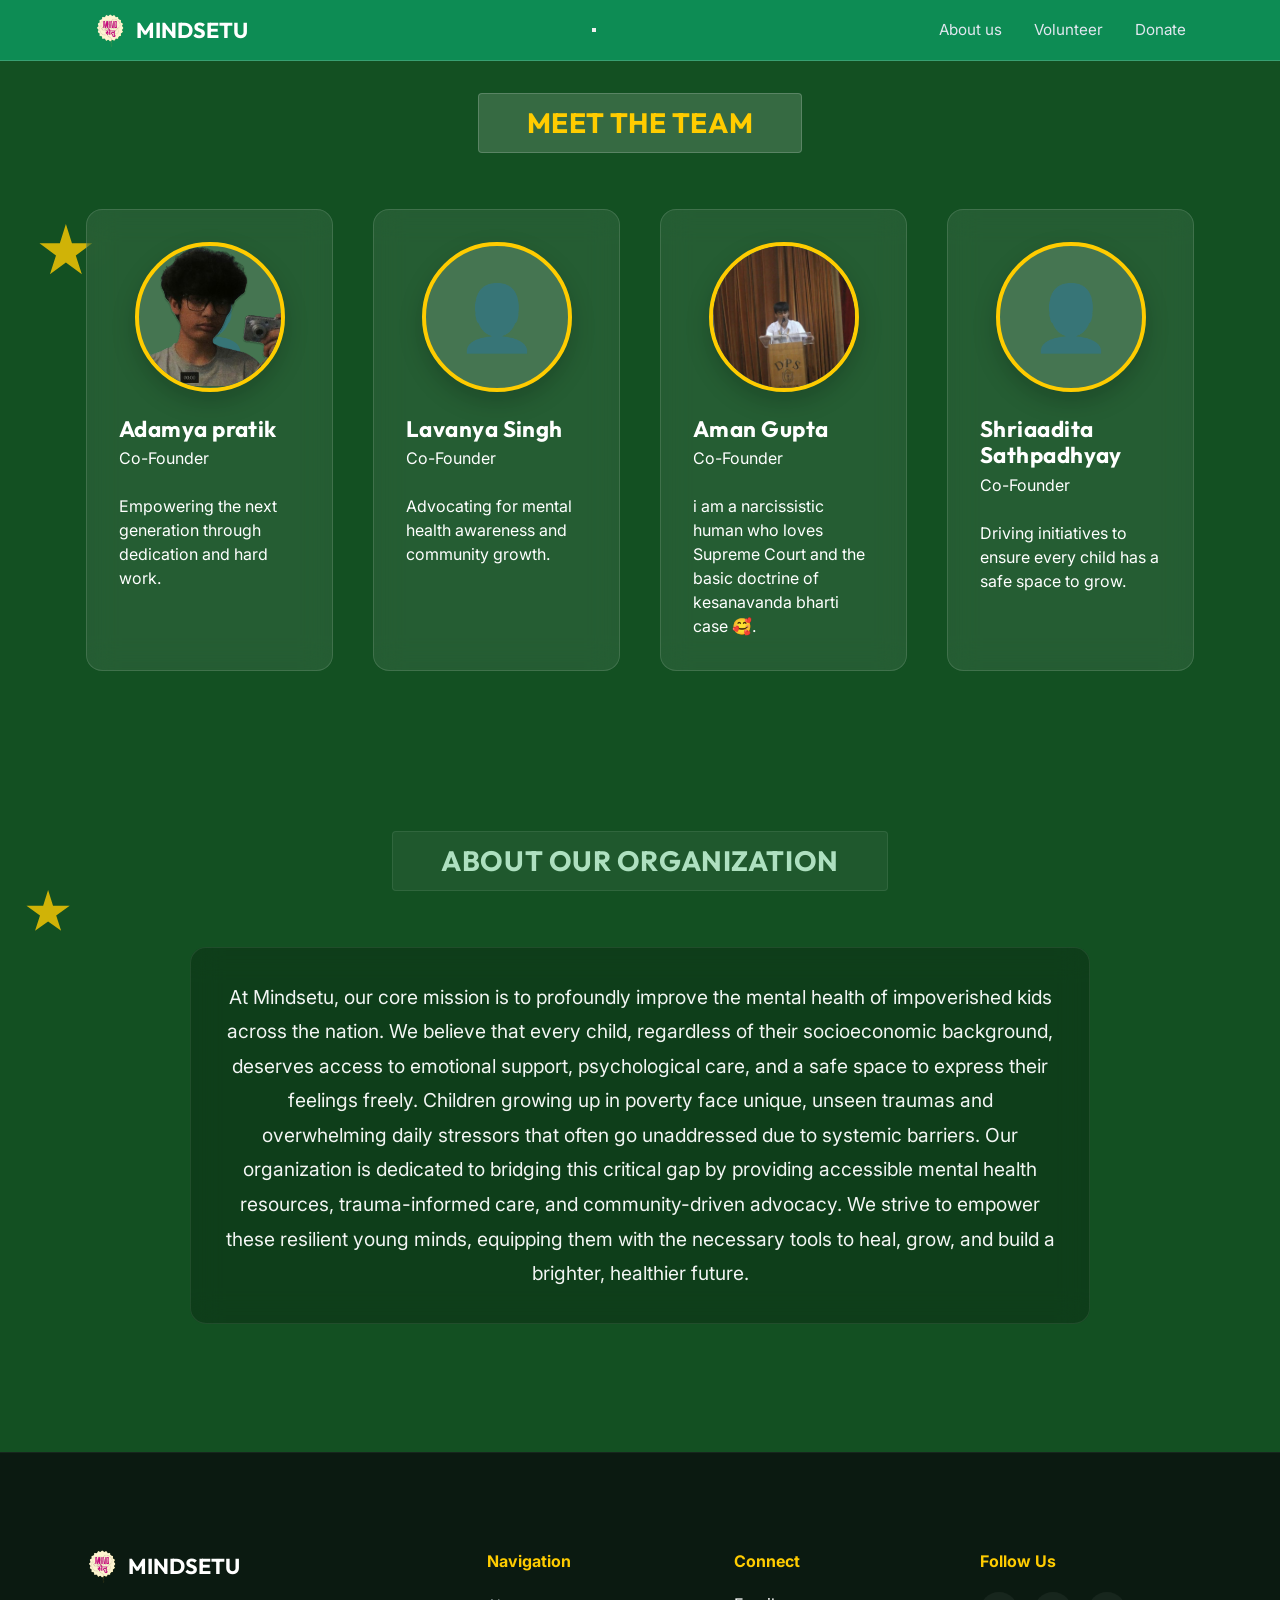
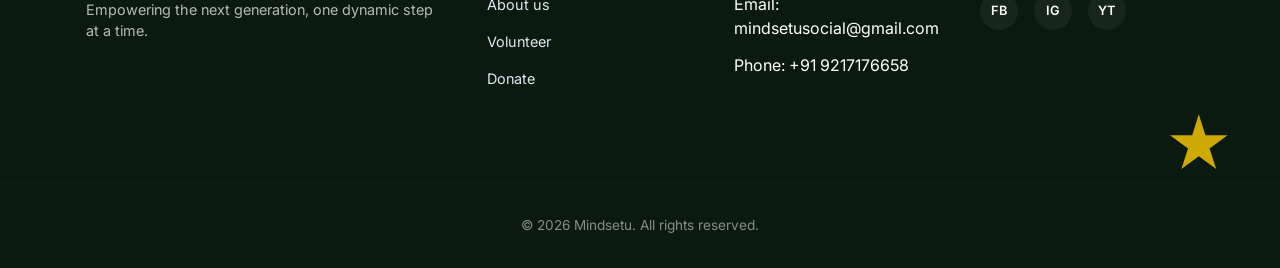
==== about.html @ a163b3bc "Add files via upload" ====
<!DOCTYPE html>
<html lang="en">
<head>
    <meta charset="UTF-8">
    <meta name="viewport" content="width=device-width, initial-scale=1.0">
    <title>Mindsetu | About the Members</title>
    <link rel="preconnect" href="https://fonts.googleapis.com">
    <link rel="preconnect" href="https://fonts.gstatic.com" crossorigin>
    <link href="https://fonts.googleapis.com/css2?family=Inter:wght@300;400;500;600&family=Outfit:wght@500;700;800&display=swap" rel="stylesheet">
    <link rel="stylesheet" href="style.css">
    <link rel="icon" href="logo.png">
</head>
<body>

    <!-- Global Navigation Bar -->
    <header class="navbar">
        <div class="nav-container">
            <a href="index.html" class="nav-logo">
                <img src="logo.png" alt="Mindsetu Logo" class="logo-img">
                <span>MINDSETU</span>
            </a>
            
            <button class="mobile-toggle" aria-label="Toggle Navigation">
                <span class="bar"></span>
                <span class="bar"></span>
                <span class="bar"></span>
            </button>

            <nav class="nav-menu">
                <ul class="nav-links">
                    <li><a href="#" class="nav-link">About us</a></li>
                    <li><a href="volunteer.html" class="nav-link">Volunteer</a></li>
                    <li><a href="donate.html" class="nav-link">Donate</a></li>
                    
                </ul>
            </nav>
        </div>
    </header>

    <main>
        <!-- Team Members Section (Saturated Teal Background) - MOVED TO TOP -->
        <section class="team-section">
            <div class="floating-deco flower-1 float-animation-1"></div>
            <div class="floating-deco flower-6 float-animation-2"></div>
            
            <div class="container fade-in">
                <div class="section-title-wrapper header-light">
                    <h2 class="section-title text-yellow">MEET THE TEAM</h2>
                </div>
                
                <div class="team-grid">
                    
                    <!-- Member 1: Adamya pratik -->
                    <div class="member-card glass-card-sub img-animate">
                        <div class="member-photo-placeholder">
                            <img src="adam.png" alt="Adamya pratik" class="member-img">
                        </div>
                        <h3 class="member-name">Adamya pratik</h3>
                        <p class="member-role">Co-Founder</p>
                        <br>
                        <p class="member-bio">Empowering the next generation through dedication and hard work.</p>
                        <div class="member-socials">
                            
                        </div>
                    </div>

                    <!-- Member 2: Lavanya Singh -->
                    <div class="member-card glass-card-sub img-animate">
                        <div class="member-photo-placeholder">
                            <img src="placeholder-lavanya.png" alt="Lavanya Singh" class="member-img">
                        </div>
                        <h3 class="member-name">Lavanya Singh</h3>
                        <p class="member-role">Co-Founder</p>
                        <br>
                        <p class="member-bio">Advocating for mental health awareness and community growth.</p>
                        <div class="member-socials">
                            
                        </div>
                    </div>

                    <!-- Member 3: Aman Gupta -->
                    <div class="member-card glass-card-sub img-animate">
                        <div class="member-photo-placeholder">
                            <img src="aman.png" alt="Aman Gupta" class="member-img">
                        </div>
                        <h3 class="member-name">Aman Gupta</h3>
                        <p class="member-role">Co-Founder</p>
                        <br>
                        <p class="member-bio">i am a narcissistic human who loves Supreme Court and the basic doctrine of kesanavanda bharti case 🥰.</p>
                        <div class="member-socials">
                            
                        </div>
                    </div>

                    <!-- Member 4: Shriaadita Sathpadhyay -->
                    <div class="member-card glass-card-sub img-animate">
                        <div class="member-photo-placeholder">
                            <img src="placeholder-shriaadita.png" alt="Shriaadita Sathpadhyay" class="member-img">
                        </div>
                        <h3 class="member-name">Shriaadita Sathpadhyay</h3>
                        <p class="member-role">Co-Founder</p>
                        <br>
                        <p class="member-bio">Driving initiatives to ensure every child has a safe space to grow.</p>
                        <div class="member-socials">
                           
                        </div>
                    </div>

                </div>
            </div>
        </section>

        <!-- About Our Organisation Section (Deep Green Background) - MOVED TO BOTTOM -->
        <section class="about-org-section">
            <div class="floating-deco flower-3 float-animation-1"></div>
            <div class="container fade-in">
                <div class="section-title-wrapper header-dark">
                    <h2 class="section-title">ABOUT OUR ORGANIZATION</h2>
                </div>
                
                <div class="glass-card-dark org-content-card">
                    <p>At Mindsetu, our core mission is to profoundly improve the mental health of impoverished kids across the nation. We believe that every child, regardless of their socioeconomic background, deserves access to emotional support, psychological care, and a safe space to express their feelings freely. Children growing up in poverty face unique, unseen traumas and overwhelming daily stressors that often go unaddressed due to systemic barriers. Our organization is dedicated to bridging this critical gap by providing accessible mental health resources, trauma-informed care, and community-driven advocacy. We strive to empower these resilient young minds, equipping them with the necessary tools to heal, grow, and build a brighter, healthier future.</p>
                </div>
            </div>
        </section>
    </main>

  <footer class="footer">
        <div class="container footer-grid">
            <div class="footer-brand">
                <a href="#" class="nav-logo">
                    <img src="logo.png" alt="Mindsetu Footer Logo" class="logo-img">
                    <span>MINDSETU</span>
                </a>
                <p>Empowering the next generation, one dynamic step at a time.</p>
            </div>
            <div class="footer-links-grid">
                <div class="footer-col">
                    <h4>Navigation</h4>
                    <ul>
                        <li><a href="about.html">About us</a></li>
                        <li><a href="volunteer.html">Volunteer</a></li>
                        <li><a href="donate.html">Donate</a></li>
                    </ul>
                </div>
                <div class="footer-col">
                    <h4>Connect</h4>
                    <ul>
                        <li>Email: mindsetusocial@gmail.com</li>
                        <li>Phone: +91 9217176658</li>
                    </ul>
                </div>
                <div class="footer-col">
                    <h4>Follow Us</h4>
                    <div class="social-links">
                        <a href="#" class="social-icon" aria-label="Facebook">FB</a>
                        <a href="#" class="social-icon" aria-label="Instagram">IG</a>
                        <a href="#" class="social-icon" aria-label="YouTube">YT</a>
                    </div>
                </div>
            </div>
        </div>
        <div class="footer-bottom text-center">
            <p>&copy; 2026 Mindsetu. All rights reserved.</p>
        </div>
    </footer>

    <script src="script.js"></script>
</body>
</html>
---- style.css ----
/* --- Core Configurations & Highly Saturated Palette --- */
:root {
    /* Highly Saturated Background Colors */
    --section-hero-bg: #0da166;     /* Vivid Emerald Green */
    --section-goals-bg: #b5a113;    /* Rich, Saturated Mustard Gold */
    --section-letter-bg: #3fb0b6;   /* Bright Slate Teal */
    --section-finance-bg: #135022;  /* Deep, Vibrant Forest Green */
    
    /* Strict Brand UI Accents (Cranked up saturation) */
    --magenta-brand: #ff0088;       /* Electric Magenta */
    --yellow-brand: #ffcc00;        /* Pure Sunshine Yellow */
    --text-light: #FFFFFF;
    --text-muted: #E2E8F0;
    
    /* Precision Blurs matching Mockup Overlays */
    --glass-overlay: rgba(255, 255, 255, 0.07);
    --glass-overlay-dark: rgba(255, 255, 255, 0.04);
    --glass-border: rgba(255, 255, 255, 0.18);
    --glass-blur: blur(15px);
    
    --transition-bounce: all 0.5s cubic-bezier(0.175, 0.885, 0.32, 1.275);
    --transition-fast: all 0.25s ease-in-out;
}

* {
    margin: 0;
    padding: 0;
    box-sizing: border-box;
}

html {
    scroll-behavior: smooth;
}

body {
    background-color: var(--section-finance-bg);
    font-family: 'Inter', sans-serif;
    color: var(--text-light);
    overflow-x: hidden;
    position: relative;
    line-height: 1.5;
}

/* Clear Clean Geometric Headings Matching Mockup Styling Structure */
h1, h2, h3 {
    font-family: 'Outfit', sans-serif;
    font-weight: 700;
    letter-spacing: 0.02em;
}

/* --- Layout Wrappers --- */
.container {
    width: 90%;
    max-width: 1140px;
    margin: 0 auto;
    padding: 2rem 1rem;
    position: relative;
    z-index: 10;
}

.text-center { text-align: center; }
.flex-center { display: flex; justify-content: center; align-items: center; }

/* --- Micro-Floating Background Elements (Mockup Star/Flower Accents) --- */
.floating-deco {
    position: absolute;
    width: 45px;
    height: 45px;
    background-color: var(--yellow-brand);
    clip-path: polygon(50% 0%, 61% 35%, 98% 35%, 68% 57%, 79% 91%, 50% 70%, 21% 91%, 32% 57%, 2% 35%, 39% 35%);
    opacity: 0.8; /* Slightly boosted opacity to match saturated colors */
    z-index: 2;
    pointer-events: none;
}
.flower-1 { top: 12%; left: 3%; width: 55px; height: 55px; }
.flower-2 { bottom: 8%; left: 46%; }
.flower-3 { top: 25%; left: 2%; }
.flower-4 { bottom: 12%; right: 2%; }
.flower-5 { top: 22%; left: 38%; width: 50px; height: 50px; }
.flower-6 { bottom: 5%; right: 4%; width: 60px; height: 60px; }

@keyframes organicFloatOne {
    0% { transform: translateY(0) rotate(0deg) scale(1); }
    100% { transform: translateY(-18px) rotate(15deg) scale(1.05); }
}
@keyframes organicFloatTwo {
    0% { transform: translateY(0) rotate(0deg) scale(1); }
    100% { transform: translateY(15px) rotate(-20deg) scale(0.95); }
}
.float-animation-1 { animation: organicFloatOne 4.5s infinite alternate ease-in-out; }
.float-animation-2 { animation: organicFloatTwo 5.5s infinite alternate ease-in-out; }

/* --- Image & Graphic Hover Animations --- */
.img-animate {
    transition: var(--transition-bounce);
    cursor: pointer;
}
.img-animate:hover {
    transform: scale(1.05) translateY(-5px);
    filter: drop-shadow(0 15px 20px rgba(0,0,0,0.3));
}

.smooth-wobble {
    animation: layoutWobble 6s infinite ease-in-out;
}
@keyframes layoutWobble {
    0%, 100% { transform: rotate(0deg) translateY(0); }
    50% { transform: rotate(3deg) translateY(-8px); }
}

.dynamic-glance {
    animation: gentlePulse 4s infinite alternate ease-in-out;
}
@keyframes gentlePulse {
    0% { transform: scale(1); filter: brightness(1); }
    100% { transform: scale(1.02); filter: brightness(1.08); }
}

/* --- Core Structure UI Cards --- */
.glass-card {
    background: var(--glass-overlay);
    backdrop-filter: var(--glass-blur);
    -webkit-backdrop-filter: var(--glass-blur);
    border: 1px solid var(--glass-border);
    border-radius: 20px;
    padding: 2.5rem;
    box-shadow: 0 10px 30px rgba(0, 0, 0, 0.15);
}

.glass-card-sub {
    background: rgba(255, 255, 255, 0.08);
    backdrop-filter: var(--glass-blur);
    -webkit-backdrop-filter: var(--glass-blur);
    border: 1px solid rgba(255, 255, 255, 0.12);
    border-radius: 16px;
    padding: 2rem;
}

.glass-card-dark {
    background: rgba(0, 0, 0, 0.22);
    backdrop-filter: var(--glass-blur);
    -webkit-backdrop-filter: var(--glass-blur);
    border: 1px solid rgba(255, 255, 255, 0.08);
    border-radius: 16px;
    padding: 2rem;
}

/* --- Sticky Navbar --- */
.navbar {
    position: sticky;
    top: 0;
    z-index: 1000;
    background: rgba(13, 161, 102, 0.75); /* Matched to vibrant hero bg */
    backdrop-filter: var(--glass-blur);
    -webkit-backdrop-filter: var(--glass-blur);
    border-bottom: 1px solid var(--glass-border);
    transition: var(--transition-fast);
}

.nav-container {
    max-width: 1140px;
    margin: 0 auto;
    padding: 0.8rem 1.5rem;
    display: flex;
    justify-content: space-between;
    align-items: center;
}

.nav-logo {
    display: flex;
    align-items: center;
    gap: 0.6rem;
    text-decoration: none;
    color: var(--text-light);
    font-family: 'Outfit', sans-serif;
    font-size: 1.35rem;
    font-weight: 700;
}

.logo-img {
    height: 34px;
    width: auto;
    object-fit: contain;
}

.nav-menu {
    display: flex;
    align-items: center;
}

.nav-links {
    display: flex;
    list-style: none;
    gap: 2rem;
}

.nav-link {
    color: var(--text-muted);
    text-decoration: none;
    font-weight: 400;
    font-size: 0.95rem;
    position: relative;
    padding: 0.2rem 0;
    transition: var(--transition-fast);
}

.nav-link:hover {
    color: var(--text-light);
}

.nav-link::after {
    content: '';
    position: absolute;
    bottom: 0;
    left: 0;
    width: 0;
    height: 2px;
    background-color: var(--yellow-brand);
    transition: var(--transition-bounce);
}

.nav-link:hover::after {
    width: 100%;
}

/* --- Strict Button Implementations --- */
.btn {
    display: inline-block;
    padding: 0.6rem 1.8rem;
    border-radius: 8px;
    font-family: 'Inter', sans-serif;
    font-weight: 500;
    font-size: 0.9rem;
    text-decoration: none;
    cursor: pointer;
    transition: var(--transition-bounce);
    border: none;
    text-align: center;
}

.btn-hero {
    background: rgba(255, 204, 0, 0.45); /* Adjusted to matched saturated yellow */
    color: #3b3209;
    border: 1px solid rgba(255,255,255,0.25);
    font-weight: 600;
}
.btn-hero:hover {
    background: var(--yellow-brand);
    color: #000000;
    transform: translateY(-3px);
}

.btn-magenta {
    background-color: var(--magenta-brand);
    color: var(--text-light);
}
.btn-magenta:hover {
    background-color: #ff33a1; /* Even brighter on hover */
    transform: translateY(-3px);
    box-shadow: 0 6px 15px rgba(255, 0, 136, 0.4);
}

/* --- Individual Mockup Section Layout Styles --- */

/* 1. Hero Structural Layout */
.hero-section {
    background-color: var(--section-hero-bg);
    padding: 4rem 0 6rem 0;
    position: relative;
}

.hero-grid {
    display: grid;
    grid-template-columns: 1fr 1fr;
    gap: 2.5rem;
    align-items: center;
}

.hero-title {
    font-size: 2.4rem;
    color: var(--magenta-brand);
    margin-bottom: 1rem;
}

.hero-desc {
    font-size: 1.15rem;
    color: var(--text-light);
    line-height: 1.6;
    margin-bottom: 2rem;
    font-weight: 400;
    opacity: 0.95;
}

.hero-highlight {
    font-size: 1.35rem;
    color: var(--yellow-brand);
    font-weight: 600;
    margin-bottom: 1.5rem;
}

.hero-image-container {
    position: relative;
    display: flex;
    justify-content: center;
    align-items: center;
}

.image-wrapper {
    width: 100%;
    max-width: 380px;
    border-radius: 12px;
}

.hero-img {
    width: 100%;
    height: auto;
    object-fit: cover;
}

.flower-asset {
    position: absolute;
    z-index: -1;
    width: 120px;
    opacity: 0.15;
    top: -40px;
}

/* 2. Main Goals Layout (Mustard Row) */
.goals-section {
    background-color: var(--section-goals-bg);
    padding: 5rem 0;
    position: relative;
}

.section-title-wrapper {
    display: flex;
    justify-content: center;
    margin-bottom: 3.5rem;
}

.section-title {
    background: rgba(255, 255, 255, 0.15);
    border: 1px solid var(--glass-border);
    padding: 0.5rem 3rem;
    border-radius: 4px;
    font-size: 1.75rem;
    color: #27314d; /* Darkened slightly to contrast with brighter yellow */
    display: inline-block;
    text-align: center;
}

.goals-grid {
    display: flex;
    justify-content: space-between;
    align-items: stretch;
    gap: 1rem;
    margin-bottom: 3rem;
    position: relative;
}

.goal-card {
    flex: 1;
    background: rgba(56, 52, 97, 0.55); /* Slightly darker/richer for contrast */
    border: 1px solid rgba(255, 255, 255, 0.1);
    text-align: center;
    padding: 2.5rem 1.5rem;
    border-radius: 16px;
    transition: var(--transition-bounce);
}

.goal-card:hover {
    transform: translateY(-8px);
    background: rgba(56, 52, 97, 0.65);
}

.goal-card h3 {
    font-size: 1.6rem;
    margin-bottom: 0.5rem;
    font-weight: 500;
}

.goal-icon {
    font-size: 2.2rem;
    margin-bottom: 1.5rem;
}

.goal-card p {
    font-size: 0.95rem;
    line-height: 1.5;
    opacity: 0.9;
}

/* Magenta overlapping dividers matching mockup layout exactly */
.grid-divider-flower {
    width: 36px;
    height: 36px;
    background-color: var(--magenta-brand);
    align-self: center;
    z-index: 5;
    flex-shrink: 0;
    clip-path: polygon(50% 0%, 63% 38%, 100% 38%, 69% 59%, 82% 100%, 50% 75%, 18% 100%, 31% 59%, 0% 38%, 37% 38%);
}

/* 3. Write a Letter Layout (Teal Row) */
.letter-section {
    background-color: var(--section-letter-bg);
    padding: 5rem 0;
    position: relative;
}

.header-light .section-title {
    background: rgba(255, 255, 255, 0.15);
    color: var(--yellow-brand);
}

.letter-grid {
    display: grid;
    grid-template-columns: 0.9fr 1.1fr;
    gap: 3.5rem;
    align-items: center;
    margin-top: 2rem;
}

.envelope-img {
    max-width: 280px;
    width: 100%;
}

.letter-content {
    padding: 3rem 2.5rem;
}

.letter-content p {
    font-size: 1.35rem;
    line-height: 1.5;
    margin-bottom: 2rem;
}

.button-align-right {
    display: flex;
    justify-content: flex-end;
}

/* 4. Finances Layout (Dark Row) */
.finance-section {
    background-color: var(--section-finance-bg);
    padding: 5rem 0 6rem 0;
}

.header-dark .section-title {
    background: rgba(255,255,255, 0.05);
    color: #aee0c0; /* Brightened the dark section title */
    border-color: rgba(255,255,255,0.08);
}

.finance-grid {
    display: grid;
    grid-template-columns: 0.8fr 1.2fr;
    gap: 4rem;
    align-items: center;
    margin-top: 2rem;
}

.finance-img {
    max-width: 180px;
    width: 100%;
}

.finance-content {
    padding: 3rem 2.5rem;
}

.finance-content p {
    font-size: 1.35rem;
    line-height: 1.5;
    margin-bottom: 2rem;
}

/* --- Global Clean Footer --- */
.footer {
    background-color: #0b1a11; /* Even darker to contrast the rich green */
    border-top: 1px solid rgba(255,255,255,0.05);
    padding: 4rem 0 2rem 0;
}

.footer-grid {
    display: grid;
    grid-template-columns: 1fr 2fr;
    gap: 3rem;
    margin-bottom: 3rem;
}

.footer-brand p {
    margin-top: 1rem;
    font-size: 0.9rem;
    opacity: 0.7;
}

.footer-links-grid {
    display: grid;
    grid-template-columns: repeat(3, 1fr);
    gap: 2rem;
}

.footer-col h4 {
    font-size: 1rem;
    margin-bottom: 1.2rem;
    color: var(--yellow-brand);
}

.footer-col ul {
    list-style: none;
}

.footer-col ul li {
    margin-bottom: 0.8rem;
}

.footer-col ul li a {
    color: var(--text-muted);
    text-decoration: none;
    font-size: 0.9rem;
    transition: var(--transition-fast);
}

.footer-col ul li a:hover {
    color: var(--text-light);
    padding-left: 4px;
}

.social-links {
    display: flex;
    gap: 1rem;
}

.social-icon {
    display: flex;
    align-items: center;
    justify-content: center;
    width: 38px;
    height: 38px;
    background: rgba(255,255,255,0.05);
    border-radius: 50%;
    color: var(--text-light);
    text-decoration: none;
    font-weight: 600;
    font-size: 0.8rem;
    transition: var(--transition-bounce);
}

.social-icon:hover {
    background: var(--magenta-brand);
    transform: scale(1.1);
}

.footer-bottom {
    padding-top: 2rem;
    border-top: 1px solid rgba(255,255,255,0.05);
    font-size: 0.85rem;
    opacity: 0.5;
}

/* --- Core Intersection Observer Reveal Effects --- */
.fade-in {
    opacity: 0;
    transform: translateY(30px);
    transition: opacity 0.8s cubic-bezier(0.25, 1, 0.5, 1), 
                transform 0.8s cubic-bezier(0.25, 1, 0.5, 1);
}

.fade-in.visible {
    opacity: 1;
    transform: translateY(0);
}

/* --- Mobile Breakpoint Responsiveness --- */
@media (max-width: 992px) {
    .hero-grid, .letter-grid, .finance-grid, .footer-grid {
        grid-template-columns: 1fr;
        text-align: center;
    }
    .hero-image-container, .letter-image, .finance-image {
        margin: 0 auto;
    }
    .button-align-right {
        justify-content: center;
    }
    .goals-grid {
        flex-direction: column;
        align-items: center;
    }
    .grid-divider-flower {
        transform: rotate(90deg);
        margin: 0.5rem 0;
    }
    .goal-card {
        width: 100%;
        max-width: 450px;
    }
    .footer-links-grid {
        grid-template-columns: 1fr;
        gap: 2rem;
    }
}

@media (max-width: 768px) {
    .mobile-toggle {
        display: flex;
        flex-direction: column;
        gap: 5px;
        background: none;
        border: none;
        cursor: pointer;
    }
    
    .mobile-toggle .bar {
        width: 25px;
        height: 2px;
        background-color: var(--text-light);
        transition: var(--transition-bounce);
    }
    
    .nav-menu {
        position: fixed;
        top: 60px;
        left: -100%;
        width: 100%;
        height: calc(100vh - 60px);
        background: rgba(13, 161, 102, 0.98); /* Matched to vibrant nav */
        backdrop-filter: blur(20px);
        flex-direction: column;
        justify-content: center;
        transition: var(--transition-bounce);
        padding: 2rem;
    }
    
    .nav-menu.active {
        left: 0;
    }
    
    .nav-links {
        flex-direction: column;
        align-items: center;
        gap: 2.5rem;
    }
    
    .mobile-toggle.active .bar:nth-child(1) { transform: translateY(7px) rotate(45deg); }
    .mobile-toggle.active .bar:nth-child(2) { opacity: 0; }
    .mobile-toggle.active .bar:nth-child(3) { transform: translateY(-7px) rotate(-45deg); }
}




/* ==========================================================================
   ABOUT THE MEMBERS PAGE UPDATES
   ========================================================================== */

/* New About Organization Section */
.about-org-section {
    background-color: var(--section-finance-bg); /* Deep Green */
    padding: 6rem 0;
    position: relative;
}

.org-content-card {
    max-width: 900px;
    margin: 0 auto;
    text-align: center;
}

.org-content-card p {
    font-size: 1.2rem;
    line-height: 1.8;
    color: var(--text-light);
    opacity: 0.95;
}

/* Updated Team Grid for 4 Members */
.team-grid {
    display: grid;
    /* This automatically sizes the grid for 4 members evenly! */
    grid-template-columns: repeat(auto-fit, minmax(240px, 1fr)); 
    gap: 2.5rem;
    margin-top: 1.5rem;
    position: relative;
    z-index: 10;
}

/* Ensure names fit nicely if they are long */
.member-name {
    font-size: 1.4rem;
    color: var(--text-light);
    margin-bottom: 0.2rem;
    line-height: 1.2;
}

.member-photo-placeholder {
    width: 150px;  /* Increased the size of the circle */
    height: 150px; /* Increased the size of the circle */
    border-radius: 50%;
    background: rgba(255, 255, 255, 0.15);
    border: 4px solid var(--yellow-brand);
    margin-bottom: 1.5rem;
    display: flex;
    justify-content: center;
    align-items: center;
    overflow: hidden;
    box-shadow: 0 10px 25px rgba(0, 0, 0, 0.2);
    position: relative;
    margin-left: auto;
    margin-right: auto;
}

/* Fallback styling for when images aren't loaded yet */
.member-photo-placeholder::after {
    content: '👤';
    font-size: 4rem; /* Scaled back up to match the 150px circle */
    position: absolute;
    opacity: 0.3;
    z-index: 1;
}

.member-img {
    width: 100%;
    height: 100%;
    /* 'cover' fills the circle, 'object-position' shifts the focus up to the face/head */
    object-fit: cover; 
    object-position: center 15%; 
    z-index: 2;
    position: relative;
    color: transparent; 
}

/* ==========================================================================
   VOLUNTEER PAGE STYLES (Black Background & Glass Form)
   ========================================================================== */

.volunteer-section {
    background-color: #050505; /* Rich, pure black background */
    padding: 6rem 0 8rem 0;
    position: relative;
    min-height: 85vh;
}

.volunteer-form-wrapper {
    max-width: 800px;
    margin: 0 auto;
    padding: 3.5rem;
    background: rgba(255, 255, 255, 0.03); /* Extra subtle glass for black bg */
    border: 1px solid rgba(255, 255, 255, 0.08);
    border-radius: 20px;
    backdrop-filter: var(--glass-blur);
    -webkit-backdrop-filter: var(--glass-blur);
    box-shadow: 0 15px 35px rgba(0, 0, 0, 0.5);
}

.volunteer-intro {
    text-align: center;
    font-size: 1.15rem;
    margin-bottom: 3rem;
    color: var(--text-light);
    opacity: 0.85;
    line-height: 1.6;
}

.volunteer-form {
    display: grid;
    grid-template-columns: 1fr 1fr;
    gap: 1.8rem;
}

.form-group {
    display: flex;
    flex-direction: column;
    gap: 0.6rem;
}

.form-group.full-width {
    grid-column: 1 / -1;
}

.form-group label {
    font-size: 0.95rem;
    color: var(--yellow-brand);
    font-weight: 500;
    letter-spacing: 0.5px;
}

/* Glassmorphism Inputs */
.form-group input,
.form-group select,
.form-group textarea {
    width: 100%;
    background: rgba(255, 255, 255, 0.06);
    border: 1px solid rgba(255, 255, 255, 0.15);
    padding: 0.9rem 1.2rem;
    border-radius: 8px;
    color: var(--text-light);
    font-family: 'Inter', sans-serif;
    font-size: 1rem;
    transition: var(--transition-fast);
}

.form-group input::placeholder,
.form-group textarea::placeholder {
    color: rgba(255, 255, 255, 0.3);
}

.form-group input:focus,
.form-group select:focus,
.form-group textarea:focus {
    outline: none;
    border-color: var(--magenta-brand);
    background: rgba(255, 255, 255, 0.1);
    box-shadow: 0 0 15px rgba(255, 0, 136, 0.25);
}

/* Fix for Select dropdown options in dark mode */
.form-group select option {
    background-color: #111;
    color: white;
}

.form-submit {
    text-align: center;
    margin-top: 1.5rem;
}

.form-submit .btn {
    width: 100%;
    max-width: 320px;
    padding: 1rem;
    font-size: 1.1rem;
    font-weight: 600;
    text-transform: uppercase;
    letter-spacing: 1px;
}

/* Mobile Responsiveness for Form */
@media (max-width: 768px) {
    .volunteer-form {
        grid-template-columns: 1fr;
    }
    .volunteer-form-wrapper {
        padding: 2.5rem 1.5rem;
    }
}   

/* Donation Page Styles */
.donation-box {
    background: rgba(255, 255, 255, 0.05);
    padding: 2.5rem;
    border-radius: 15px;
    border: 1px solid rgba(255, 255, 255, 0.1);
    text-align: center;
}

.donation-subtitle {
    color: var(--yellow-brand);
    margin-bottom: 0.5rem;
    font-size: 1.5rem;
}

.donation-text {
    margin-bottom: 2rem;
    font-size: 1rem;
    opacity: 0.8;
}

.qr-container {
    width: 220px;
    height: 220px;
    background: white;
    margin: 0 auto 1.5rem auto;
    display: flex;
    align-items: center;
    justify-content: center;
    border-radius: 12px;
    overflow: hidden;
    padding: 10px; /* Gives the QR code a nice white border */
    box-shadow: 0 10px 20px rgba(0,0,0,0.3);
}

.qr-img {
    width: 100%;
    height: 100%;
    object-fit: contain; /* Ensures entire QR code fits inside */
}

.upi-box {
    margin-top: 1.5rem;
    padding: 1rem;
    background: rgba(0, 0, 0, 0.2);
    border-radius: 8px;
    display: inline-block;
}

.upi-label {
    color: var(--text-muted);
    margin-right: 0.5rem;
}

.upi-value {
    color: var(--magenta-brand);
    font-weight: 700;
    font-size: 1.1rem;
    letter-spacing: 0.5px;
}

.footer-note {
    margin-top: 2.5rem;
    font-size: 0.9rem;
    opacity: 0.6;
}
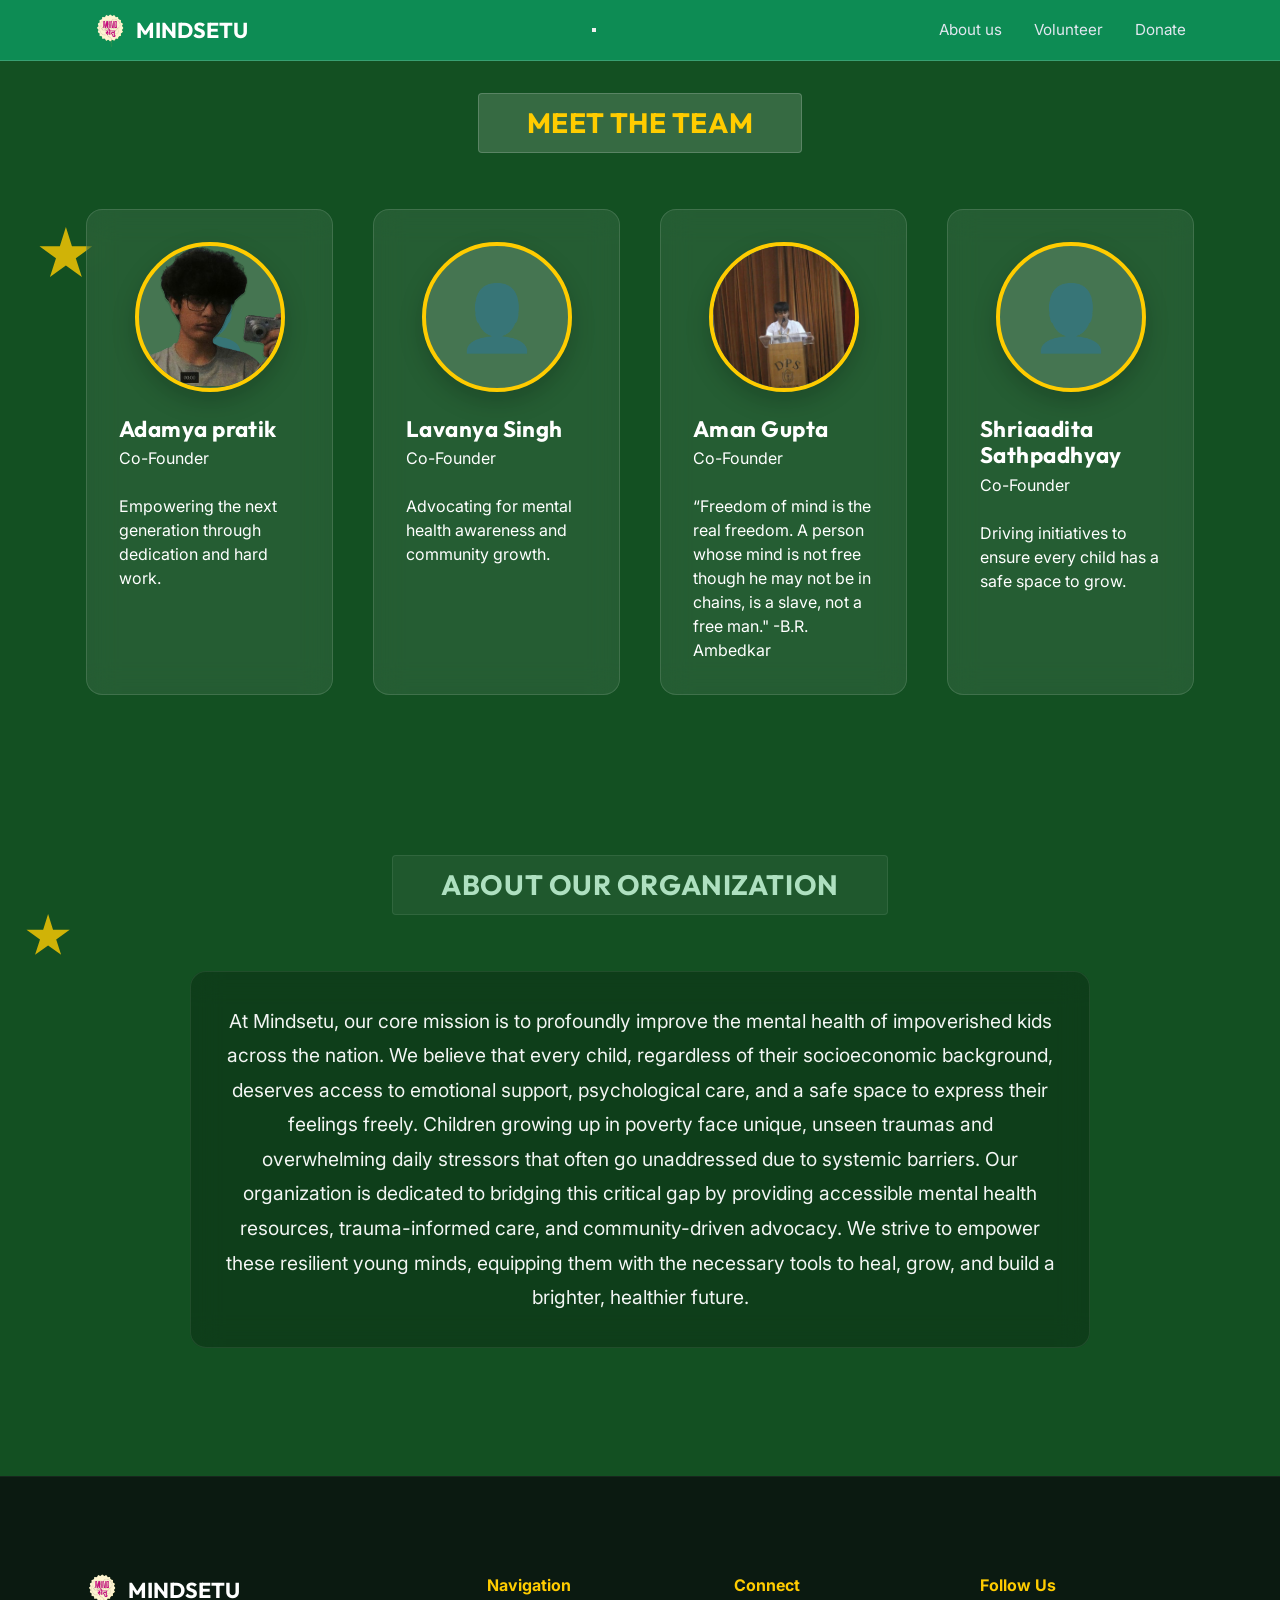
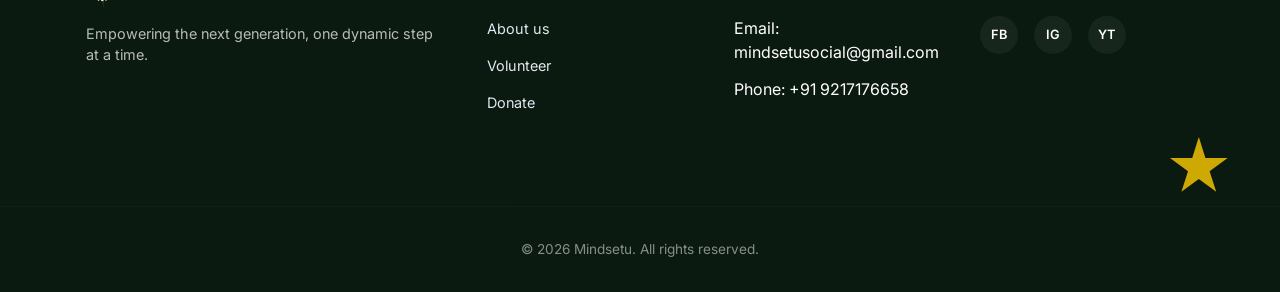
==== commit 4200cad1: "Update about.html" ====
--- a/about.html
+++ b/about.html
@@ -86,7 +86,7 @@
                         <h3 class="member-name">Aman Gupta</h3>
                         <p class="member-role">Co-Founder</p>
                         <br>
-                        <p class="member-bio">i am a narcissistic human who loves Supreme Court and the basic doctrine of kesanavanda bharti case 🥰.</p>
+                        <p class="member-bio">“Freedom of mind is the real freedom. A person whose mind is not free though he may not be in chains, is a slave, not a free man." -B.R. Ambedkar</p>
                         <div class="member-socials">
                             
                         </div>
@@ -167,4 +167,4 @@
 
     <script src="script.js"></script>
 </body>
-</html>+</html>
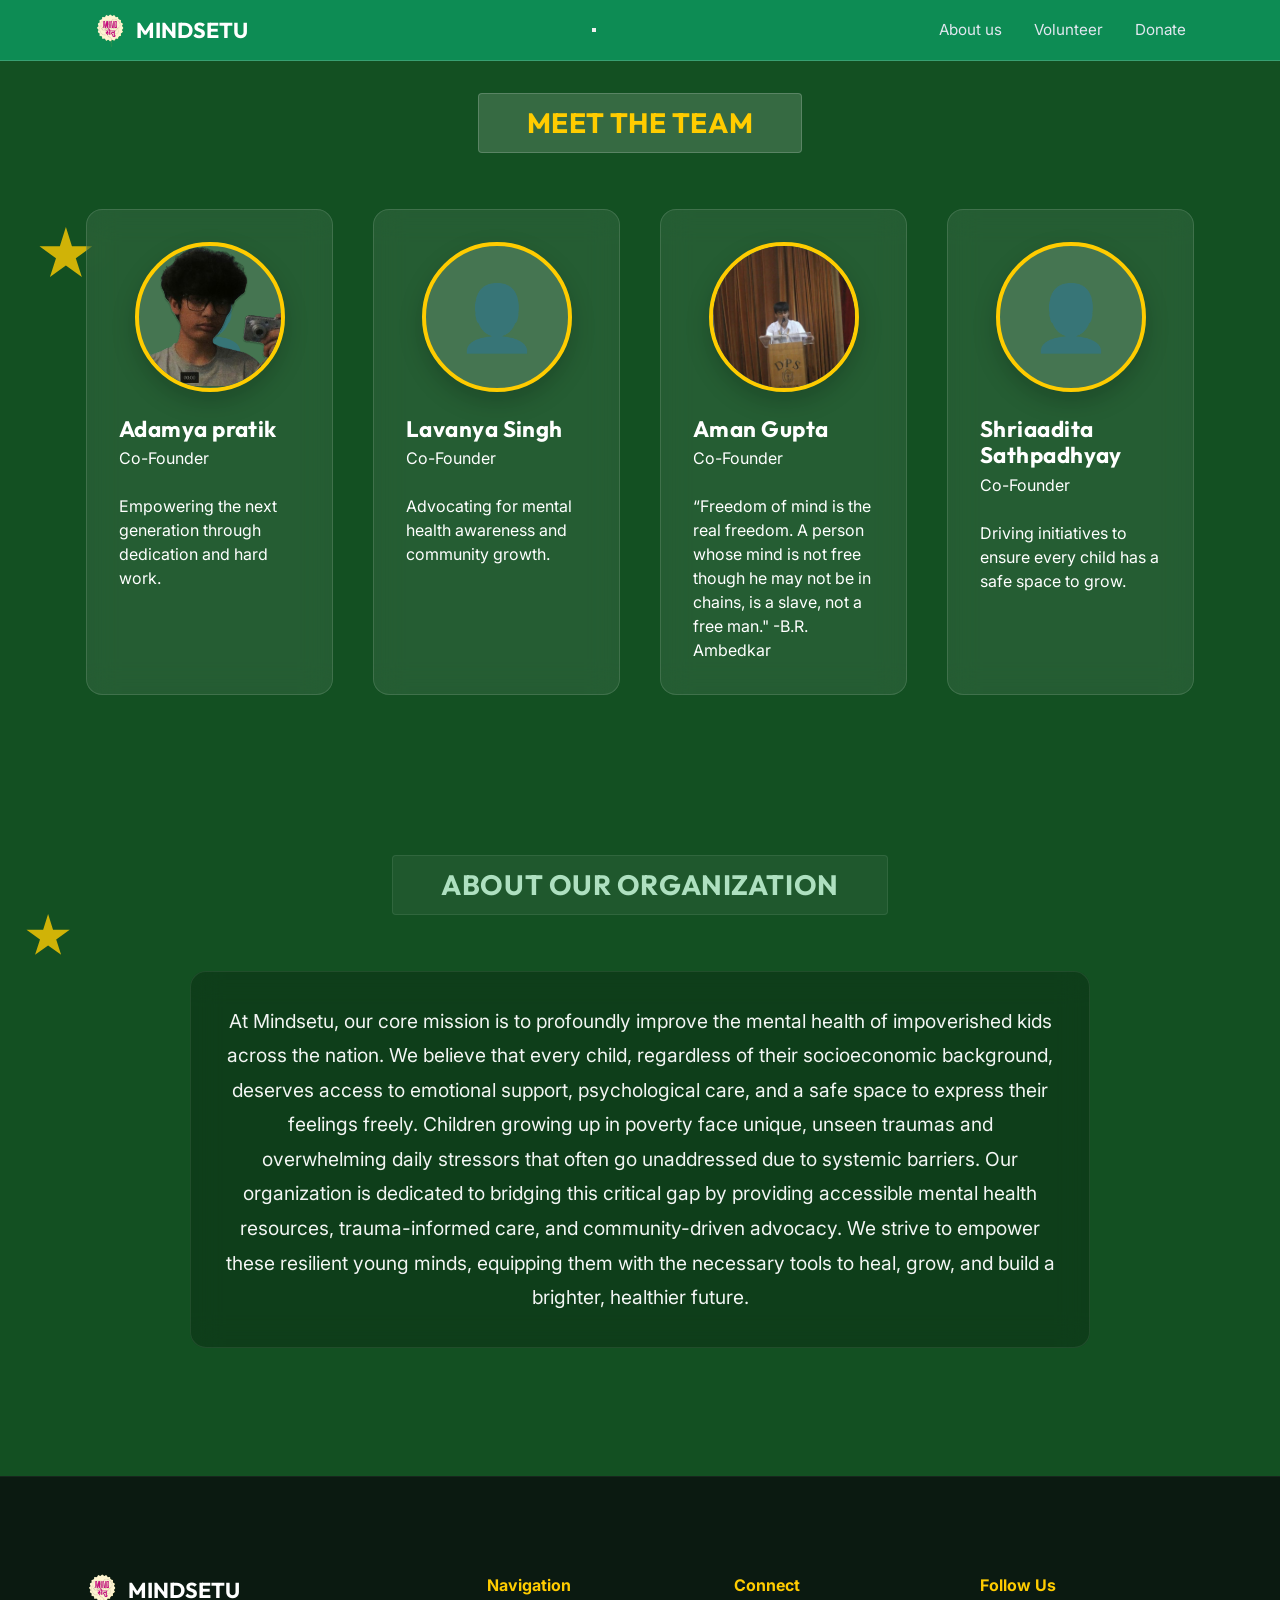
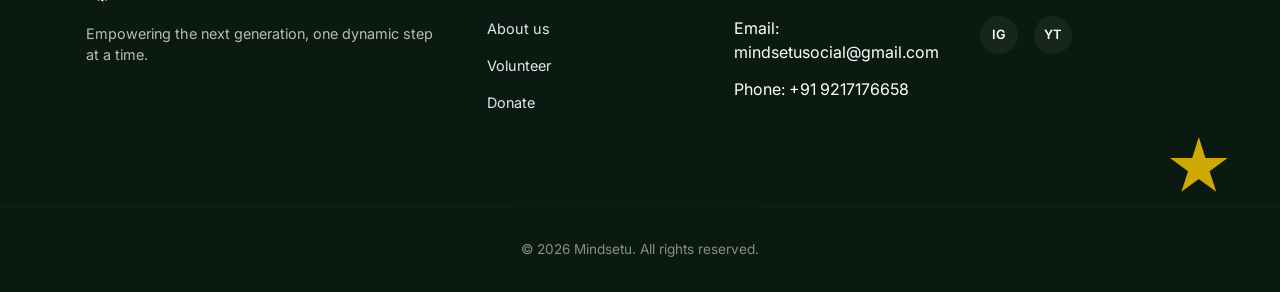
==== commit a42bc50a: "Update about.html" ====
--- a/about.html
+++ b/about.html
@@ -153,9 +153,9 @@
                 <div class="footer-col">
                     <h4>Follow Us</h4>
                     <div class="social-links">
-                        <a href="#" class="social-icon" aria-label="Facebook">FB</a>
-                        <a href="#" class="social-icon" aria-label="Instagram">IG</a>
-                        <a href="#" class="social-icon" aria-label="YouTube">YT</a>
+                        
+                        <a href="https://www.instagram.com/mindsetu_org/" class="social-icon" aria-label="Instagram">IG</a>
+                        <a href="https://www.youtube.com/@Mindsetu-o7d" class="social-icon" aria-label="YouTube">YT</a>
                     </div>
                 </div>
             </div>
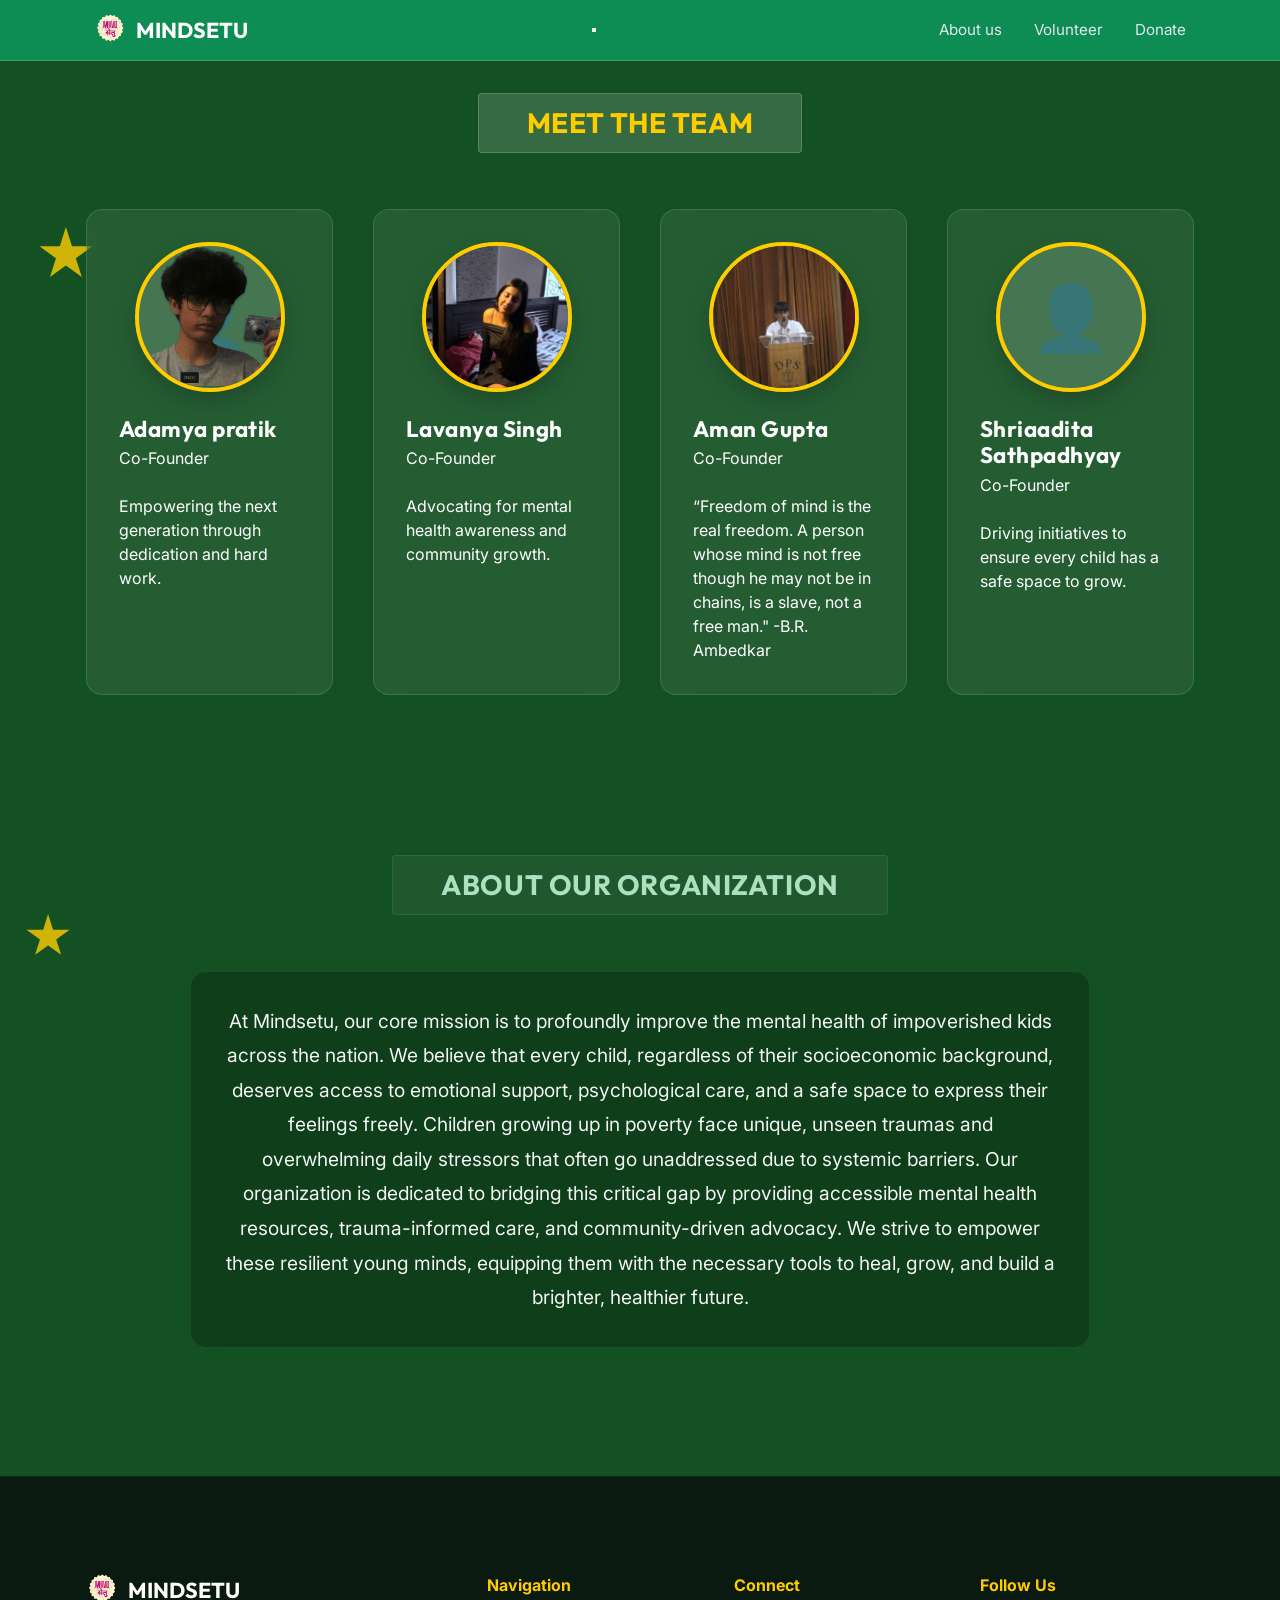
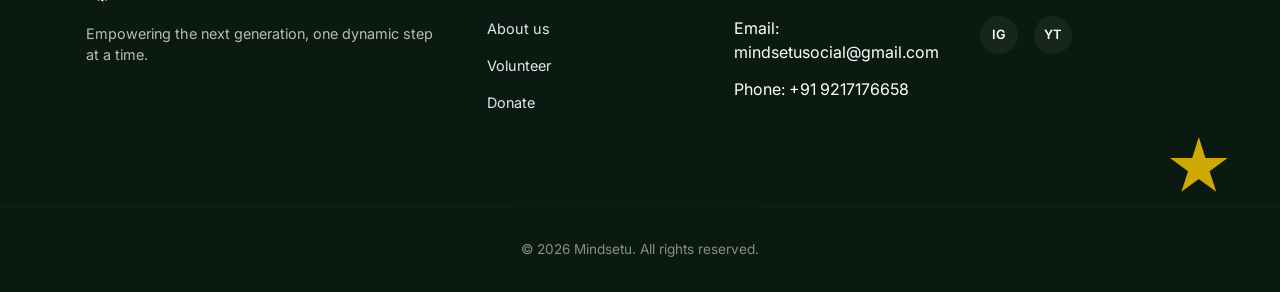
==== commit 03bef315: "Update about.html" ====
--- a/about.html
+++ b/about.html
@@ -15,7 +15,7 @@
     <!-- Global Navigation Bar -->
     <header class="navbar">
         <div class="nav-container">
-            <a href="index.html" class="nav-logo">
+            <a href="./" class="nav-logo">
                 <img src="logo.png" alt="Mindsetu Logo" class="logo-img">
                 <span>MINDSETU</span>
             </a>
@@ -28,10 +28,10 @@
 
             <nav class="nav-menu">
                 <ul class="nav-links">
-                    <li><a href="#" class="nav-link">About us</a></li>
-                    <li><a href="volunteer.html" class="nav-link">Volunteer</a></li>
-                    <li><a href="donate.html" class="nav-link">Donate</a></li>
-                    
+                    <li><a href="./about" class="nav-link">About us</a></li>
+                    <li><a href="./volunteer" class="nav-link">Volunteer</a></li>
+                    <li><a href="./donate" class="nav-link">Donate</a></li>
+                </ul>
                 </ul>
             </nav>
         </div>
@@ -67,7 +67,7 @@
                     <!-- Member 2: Lavanya Singh -->
                     <div class="member-card glass-card-sub img-animate">
                         <div class="member-photo-placeholder">
-                            <img src="placeholder-lavanya.png" alt="Lavanya Singh" class="member-img">
+                            <img src="lavanya.jpg" alt="Lavanya Singh" class="member-img">
                         </div>
                         <h3 class="member-name">Lavanya Singh</h3>
                         <p class="member-role">Co-Founder</p>
